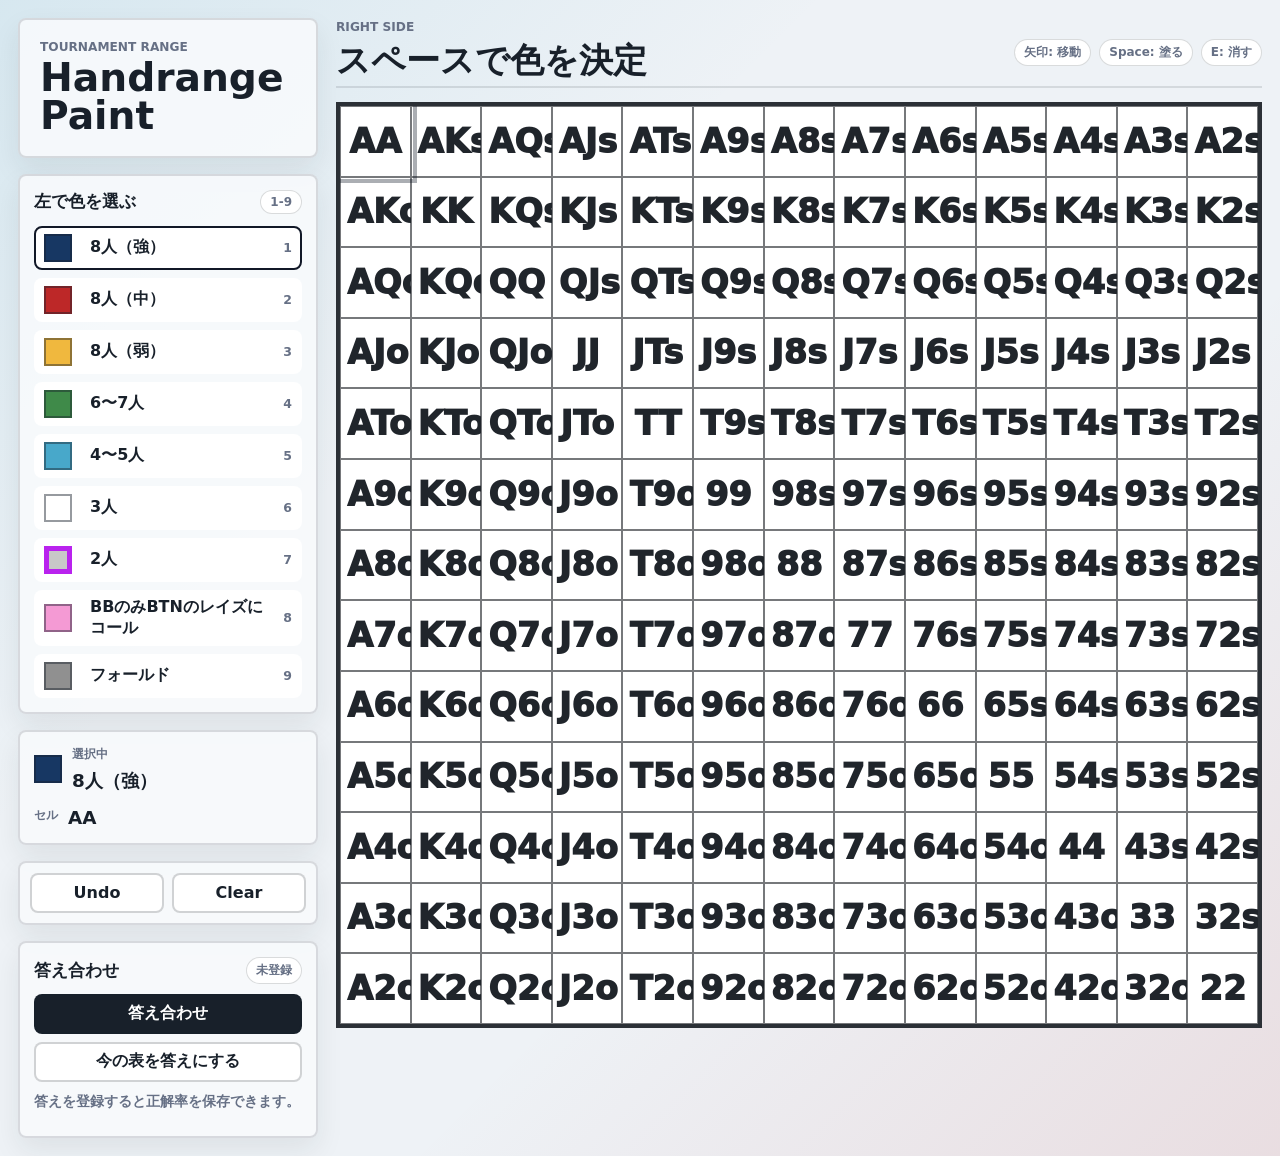
==== index.html @ 427156d9 "Create handrange paint site" ====
<!doctype html>
<html lang="ja">
  <head>
    <meta charset="utf-8">
    <meta name="viewport" content="width=device-width, initial-scale=1">
    <title>Handrange Paint</title>
    <link rel="stylesheet" href="styles.css">
  </head>
  <body>
    <main class="app-shell">
      <aside class="toolbar" aria-label="色選択">
        <div class="brand-block">
          <p class="eyebrow">Tournament Range</p>
          <h1>Handrange Paint</h1>
        </div>

        <section class="palette-panel" aria-labelledby="palette-title">
          <div class="panel-title-row">
            <h2 id="palette-title">左で色を選ぶ</h2>
            <span class="shortcut">1-9</span>
          </div>
          <div id="palette" class="palette" role="listbox" aria-label="レンジ色"></div>
        </section>

        <section class="status-panel" aria-live="polite">
          <div class="current-color">
            <span id="currentSwatch" class="status-swatch"></span>
            <div>
              <span class="caption">選択中</span>
              <strong id="currentLabel">8人（強）</strong>
            </div>
          </div>
          <div class="current-hand">
            <span class="caption">セル</span>
            <strong id="activeHand">AA</strong>
          </div>
        </section>

        <section class="actions" aria-label="操作">
          <button id="undoButton" type="button">Undo</button>
          <button id="clearButton" type="button">Clear</button>
        </section>

        <section class="quiz-panel" aria-labelledby="quiz-title">
          <div class="panel-title-row">
            <h2 id="quiz-title">答え合わせ</h2>
            <span id="answerStatus" class="shortcut">未登録</span>
          </div>
          <div class="quiz-actions">
            <button id="checkButton" type="button">答え合わせ</button>
            <button id="saveAnswerButton" type="button">今の表を答えにする</button>
          </div>
          <p id="scoreText" class="score-text">答えを登録すると正解率を保存できます。</p>
          <ol id="resultHistory" class="result-history" aria-label="答え合わせ履歴"></ol>
        </section>
      </aside>

      <section class="range-area" aria-label="ハンドレンジ表">
        <div class="range-topbar">
          <div>
            <p class="eyebrow">Right Side</p>
            <h2>スペースで色を決定</h2>
          </div>
          <div class="key-hints" aria-label="キーボード操作">
            <span>矢印: 移動</span>
            <span>Space: 塗る</span>
            <span>E: 消す</span>
          </div>
        </div>
        <div id="rangeGrid" class="range-grid" role="grid" aria-label="ポーカーハンドレンジ"></div>
      </section>
    </main>

    <script src="script.js"></script>
  </body>
</html>
---- styles.css ----
:root {
  color-scheme: light;
  --bg: #eef2f6;
  --panel: #f8fafc;
  --ink: #18202a;
  --muted: #667085;
  --line: #45515d;
  --focus: #111827;
  --blue-dark: #173763;
  --red: #bd2828;
  --yellow: #f0b83e;
  --green: #3f8a49;
  --cyan: #48a8ca;
  --white: #ffffff;
  --purple: #b922ee;
  --pink: #f49ad4;
  --gray: #909090;
}

* {
  box-sizing: border-box;
}

html,
body {
  min-height: 100%;
}

body {
  margin: 0;
  background:
    linear-gradient(135deg, rgba(72, 168, 202, 0.14), transparent 34%),
    linear-gradient(315deg, rgba(189, 40, 40, 0.10), transparent 36%),
    var(--bg);
  color: var(--ink);
  font-family: "Inter", "Segoe UI", system-ui, -apple-system, sans-serif;
}

button {
  font: inherit;
}

.app-shell {
  display: grid;
  grid-template-columns: minmax(240px, 300px) minmax(0, 1fr);
  gap: 18px;
  min-height: 100vh;
  padding: 18px;
}

.toolbar {
  display: flex;
  flex-direction: column;
  gap: 16px;
  min-width: 0;
}

.brand-block,
.palette-panel,
.status-panel,
.actions,
.quiz-panel {
  border: 2px solid rgba(24, 32, 42, 0.14);
  border-radius: 8px;
  background: rgba(248, 250, 252, 0.9);
  box-shadow: 0 12px 28px rgba(24, 32, 42, 0.08);
}

.brand-block {
  padding: 20px;
}

.eyebrow,
.caption {
  display: block;
  margin: 0 0 5px;
  color: var(--muted);
  font-size: 0.76rem;
  font-weight: 800;
  letter-spacing: 0;
  text-transform: uppercase;
}

h1,
h2 {
  margin: 0;
  letter-spacing: 0;
}

h1 {
  font-size: clamp(1.75rem, 7vw, 2.45rem);
  line-height: 0.98;
}

h2 {
  font-size: 1.05rem;
}

.palette-panel,
.status-panel,
.quiz-panel {
  padding: 14px;
}

.panel-title-row,
.range-topbar {
  display: flex;
  align-items: center;
  justify-content: space-between;
  gap: 12px;
}

.shortcut,
.key-hints span {
  border: 1px solid rgba(24, 32, 42, 0.16);
  border-radius: 999px;
  padding: 4px 9px;
  color: var(--muted);
  background: #fff;
  font-size: 0.75rem;
  font-weight: 800;
  white-space: nowrap;
}

.palette {
  display: grid;
  gap: 8px;
  margin-top: 12px;
}

.palette-option {
  display: grid;
  grid-template-columns: 36px 1fr auto;
  align-items: center;
  gap: 10px;
  width: 100%;
  min-height: 44px;
  border: 2px solid transparent;
  border-radius: 8px;
  padding: 5px 8px;
  background: #fff;
  color: var(--ink);
  cursor: pointer;
  text-align: left;
}

.palette-option:hover,
.palette-option.is-selected {
  border-color: var(--focus);
}

.swatch,
.status-swatch {
  display: inline-block;
  width: 28px;
  height: 28px;
  border: 2px solid rgba(24, 32, 42, 0.45);
  background: var(--swatch);
}

.swatch[data-key="purple"] {
  border: 5px solid var(--purple);
  background: #c8c8c8;
}

.palette-label {
  min-width: 0;
  font-weight: 900;
}

.palette-key {
  color: var(--muted);
  font-size: 0.78rem;
  font-weight: 800;
}

.status-panel {
  display: grid;
  gap: 14px;
}

.current-color,
.current-hand {
  display: flex;
  align-items: center;
  gap: 10px;
}

.current-hand strong,
.current-color strong {
  font-size: 1.15rem;
}

.actions {
  display: grid;
  grid-template-columns: 1fr 1fr;
  gap: 8px;
  padding: 10px;
}

.actions button {
  min-height: 40px;
  border: 2px solid rgba(24, 32, 42, 0.2);
  border-radius: 8px;
  background: #fff;
  color: var(--ink);
  font-weight: 900;
  cursor: pointer;
}

.actions button:hover {
  border-color: var(--focus);
}

.quiz-panel {
  display: grid;
  gap: 10px;
}

.quiz-actions {
  display: grid;
  grid-template-columns: 1fr;
  gap: 8px;
}

.quiz-actions button {
  min-height: 40px;
  border: 2px solid rgba(24, 32, 42, 0.2);
  border-radius: 8px;
  background: #fff;
  color: var(--ink);
  font-weight: 900;
  cursor: pointer;
}

.quiz-actions button:first-child {
  background: var(--ink);
  color: #fff;
}

.quiz-actions button:hover {
  border-color: var(--focus);
}

.score-text {
  margin: 0;
  color: var(--muted);
  font-size: 0.86rem;
  font-weight: 700;
  line-height: 1.45;
}

.result-history {
  display: grid;
  gap: 6px;
  max-height: 150px;
  margin: 0;
  padding: 0;
  overflow: auto;
  list-style: none;
}

.result-history li {
  display: flex;
  justify-content: space-between;
  gap: 8px;
  border-top: 1px solid rgba(24, 32, 42, 0.12);
  padding-top: 6px;
  color: var(--muted);
  font-size: 0.78rem;
  font-weight: 800;
}

.range-area {
  display: grid;
  grid-template-rows: auto minmax(0, 1fr);
  gap: 14px;
  min-width: 0;
}

.range-topbar {
  min-height: 70px;
  border-bottom: 2px solid rgba(24, 32, 42, 0.12);
}

.range-topbar h2 {
  font-size: clamp(1.4rem, 3vw, 2.1rem);
}

.key-hints {
  display: flex;
  flex-wrap: wrap;
  justify-content: flex-end;
  gap: 8px;
}

.range-grid {
  display: grid;
  grid-template-columns: repeat(13, minmax(48px, 1fr));
  grid-auto-rows: minmax(48px, 1fr);
  width: 100%;
  max-width: min(100%, 1040px);
  aspect-ratio: 1 / 1;
  border: 4px solid #2b3036;
  background: #2b3036;
  overflow: hidden;
  touch-action: none;
}

.cell {
  position: relative;
  display: grid;
  place-items: center;
  min-width: 0;
  border: 1px solid rgba(20, 24, 28, 0.58);
  background: var(--cell-bg, #fff);
  color: var(--cell-ink, #20252b);
  font-size: clamp(1rem, 3vw, 2.1rem);
  font-weight: 950;
  line-height: 1;
  letter-spacing: 0;
  user-select: none;
  cursor: crosshair;
}

.cell[data-color="blueDark"],
.cell[data-color="red"] {
  --cell-ink: #fff;
}

.cell[data-color="purple"] {
  --cell-bg: #9b9b9b;
}

.cell[data-color="purple"]::after {
  position: absolute;
  inset: 6px;
  border: clamp(3px, 0.55vw, 6px) solid var(--purple);
  content: "";
  pointer-events: none;
}

.cell.is-active {
  z-index: 1;
  outline: 4px solid var(--focus);
  outline-offset: -4px;
}

.cell:focus-visible,
.palette-option:focus-visible,
.actions button:focus-visible {
  outline: 4px solid rgba(17, 24, 39, 0.35);
  outline-offset: 2px;
}

@media (max-width: 880px) {
  .app-shell {
    grid-template-columns: 1fr;
    padding: 12px;
  }

  .toolbar {
    display: grid;
    grid-template-columns: 1fr;
  }

  .palette {
    grid-template-columns: repeat(2, minmax(0, 1fr));
  }

  .palette-option {
    grid-template-columns: 30px 1fr auto;
  }

  .range-topbar {
    align-items: flex-start;
    flex-direction: column;
    padding-bottom: 12px;
  }

  .key-hints {
    justify-content: flex-start;
  }

  .range-grid {
    grid-template-columns: repeat(13, minmax(25px, 1fr));
    grid-auto-rows: minmax(25px, 1fr);
  }

  .cell {
    font-size: clamp(0.72rem, 5vw, 1.55rem);
  }
}

@media (max-width: 520px) {
  .palette {
    grid-template-columns: 1fr;
  }

  .range-grid {
    border-width: 3px;
  }

  .cell[data-color="purple"]::after {
    inset: 3px;
  }
}
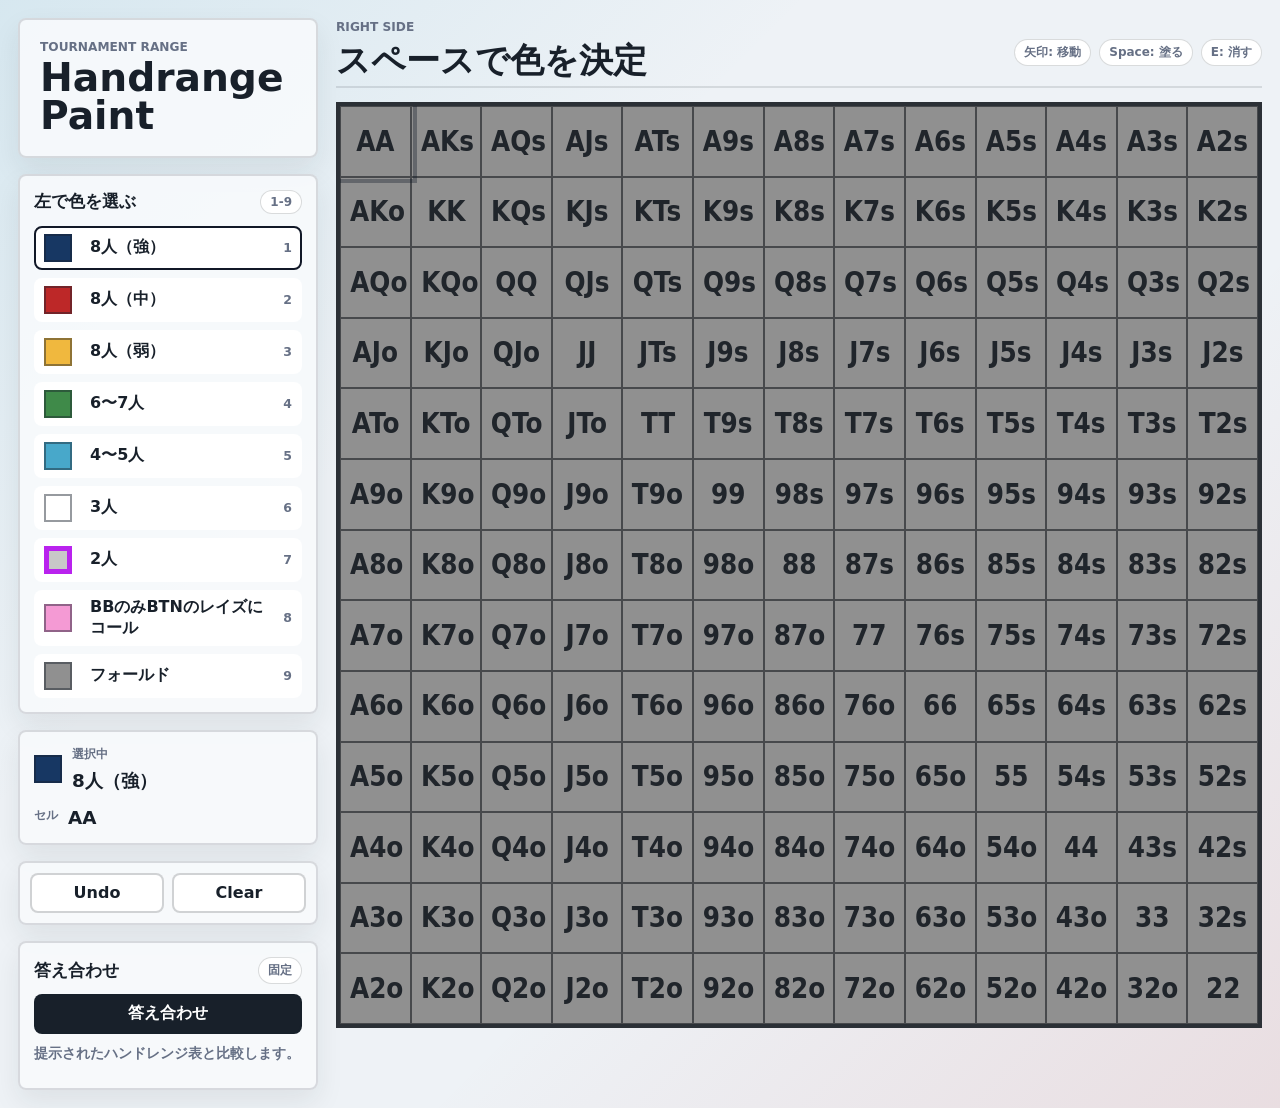
==== commit ebaa9af8: "Use fixed handrange answer key" ====
--- a/index.html
+++ b/index.html
@@ -44,13 +44,12 @@
         <section class="quiz-panel" aria-labelledby="quiz-title">
           <div class="panel-title-row">
             <h2 id="quiz-title">答え合わせ</h2>
-            <span id="answerStatus" class="shortcut">未登録</span>
+            <span id="answerStatus" class="shortcut">固定</span>
           </div>
           <div class="quiz-actions">
             <button id="checkButton" type="button">答え合わせ</button>
-            <button id="saveAnswerButton" type="button">今の表を答えにする</button>
           </div>
-          <p id="scoreText" class="score-text">答えを登録すると正解率を保存できます。</p>
+          <p id="scoreText" class="score-text">提示されたハンドレンジ表と比較します。</p>
           <ol id="resultHistory" class="result-history" aria-label="答え合わせ履歴"></ol>
         </section>
       </aside>
--- a/styles.css
+++ b/styles.css
@@ -315,12 +315,20 @@
   border: 1px solid rgba(20, 24, 28, 0.58);
   background: var(--cell-bg, #fff);
   color: var(--cell-ink, #20252b);
-  font-size: clamp(1rem, 3vw, 2.1rem);
-  font-weight: 950;
+  font-size: clamp(0.92rem, 2.45vw, 1.72rem);
+  font-weight: 900;
   line-height: 1;
   letter-spacing: 0;
+  white-space: nowrap;
   user-select: none;
   cursor: crosshair;
+}
+
+.cell-label {
+  display: inline-block;
+  max-width: 100%;
+  transform: scaleX(0.9);
+  transform-origin: center;
 }
 
 .cell[data-color="blueDark"],
@@ -346,6 +354,14 @@
   outline-offset: -4px;
 }
 
+.cell[data-result="wrong"] {
+  box-shadow: inset 0 0 0 4px #ff4d6d;
+}
+
+.cell[data-result="correct"] {
+  box-shadow: inset 0 0 0 3px rgba(22, 163, 74, 0.45);
+}
+
 .cell:focus-visible,
 .palette-option:focus-visible,
 .actions button:focus-visible {
@@ -388,7 +404,7 @@
   }
 
   .cell {
-    font-size: clamp(0.72rem, 5vw, 1.55rem);
+    font-size: clamp(0.66rem, 4.3vw, 1.22rem);
   }
 }
 
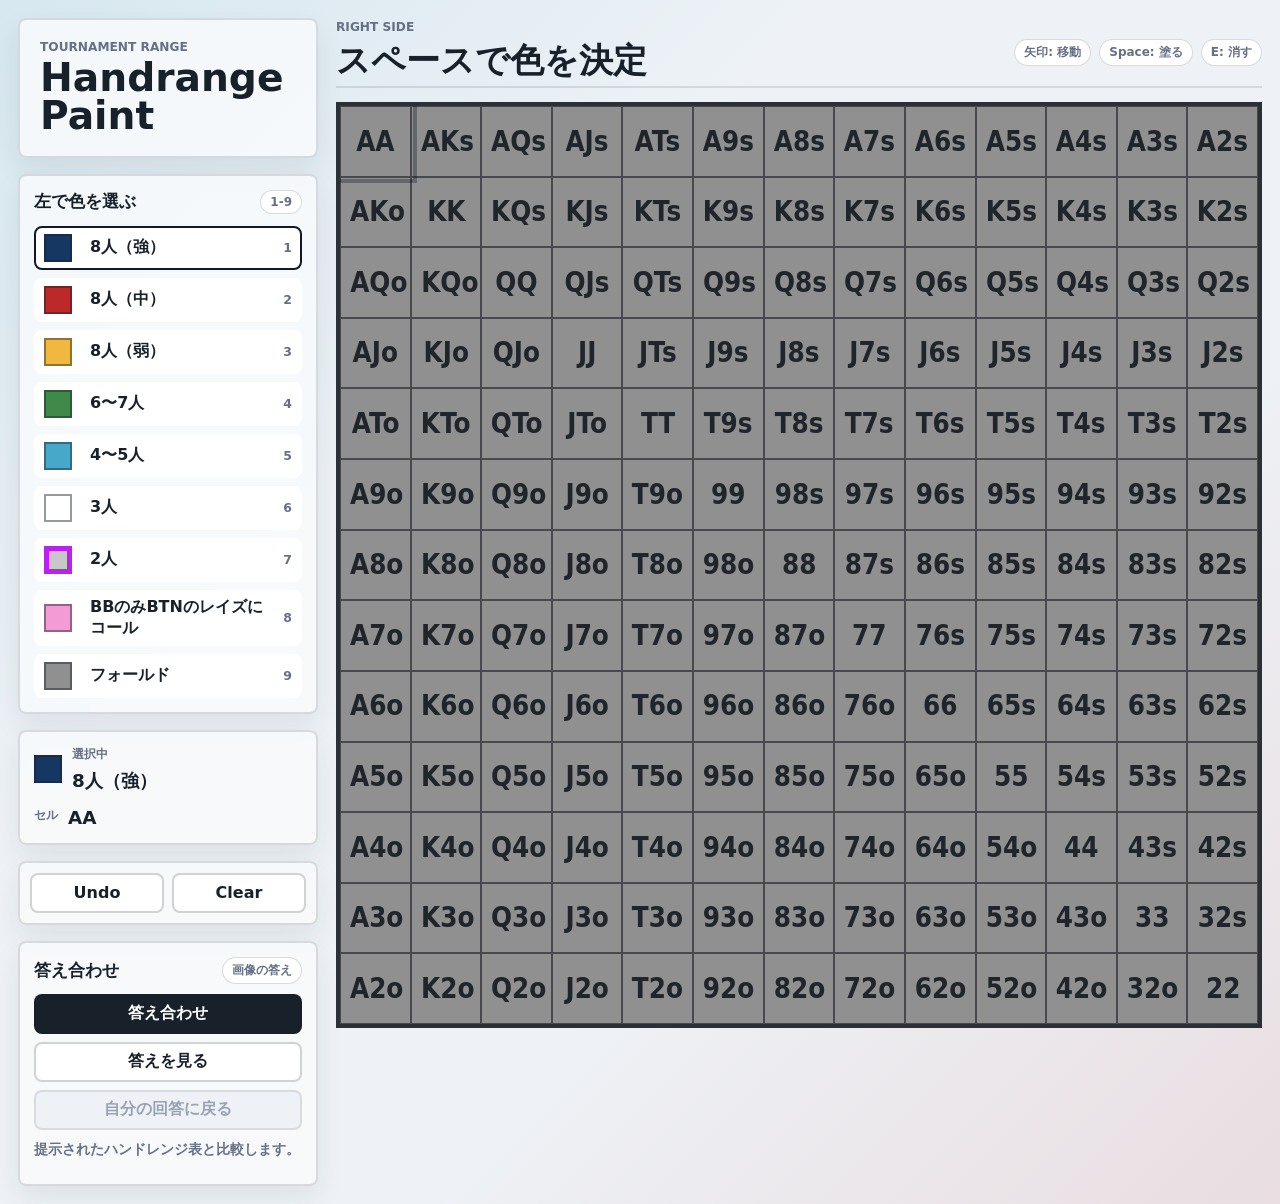
==== commit 634ab53f: "Add fixed answer reveal mode" ====
--- a/index.html
+++ b/index.html
@@ -44,10 +44,12 @@
         <section class="quiz-panel" aria-labelledby="quiz-title">
           <div class="panel-title-row">
             <h2 id="quiz-title">答え合わせ</h2>
-            <span id="answerStatus" class="shortcut">固定</span>
+            <span id="answerStatus" class="shortcut">画像の答え</span>
           </div>
           <div class="quiz-actions">
             <button id="checkButton" type="button">答え合わせ</button>
+            <button id="showAnswerButton" type="button">答えを見る</button>
+            <button id="returnPracticeButton" type="button" disabled>自分の回答に戻る</button>
           </div>
           <p id="scoreText" class="score-text">提示されたハンドレンジ表と比較します。</p>
           <ol id="resultHistory" class="result-history" aria-label="答え合わせ履歴"></ol>
--- a/styles.css
+++ b/styles.css
@@ -238,6 +238,13 @@
   color: #fff;
 }
 
+.quiz-actions button:disabled {
+  border-color: rgba(24, 32, 42, 0.1);
+  background: #eef2f6;
+  color: #98a2b3;
+  cursor: not-allowed;
+}
+
 .quiz-actions button:hover {
   border-color: var(--focus);
 }
@@ -362,6 +369,10 @@
   box-shadow: inset 0 0 0 3px rgba(22, 163, 74, 0.45);
 }
 
+.range-grid.is-answer-mode .cell {
+  cursor: default;
+}
+
 .cell:focus-visible,
 .palette-option:focus-visible,
 .actions button:focus-visible {
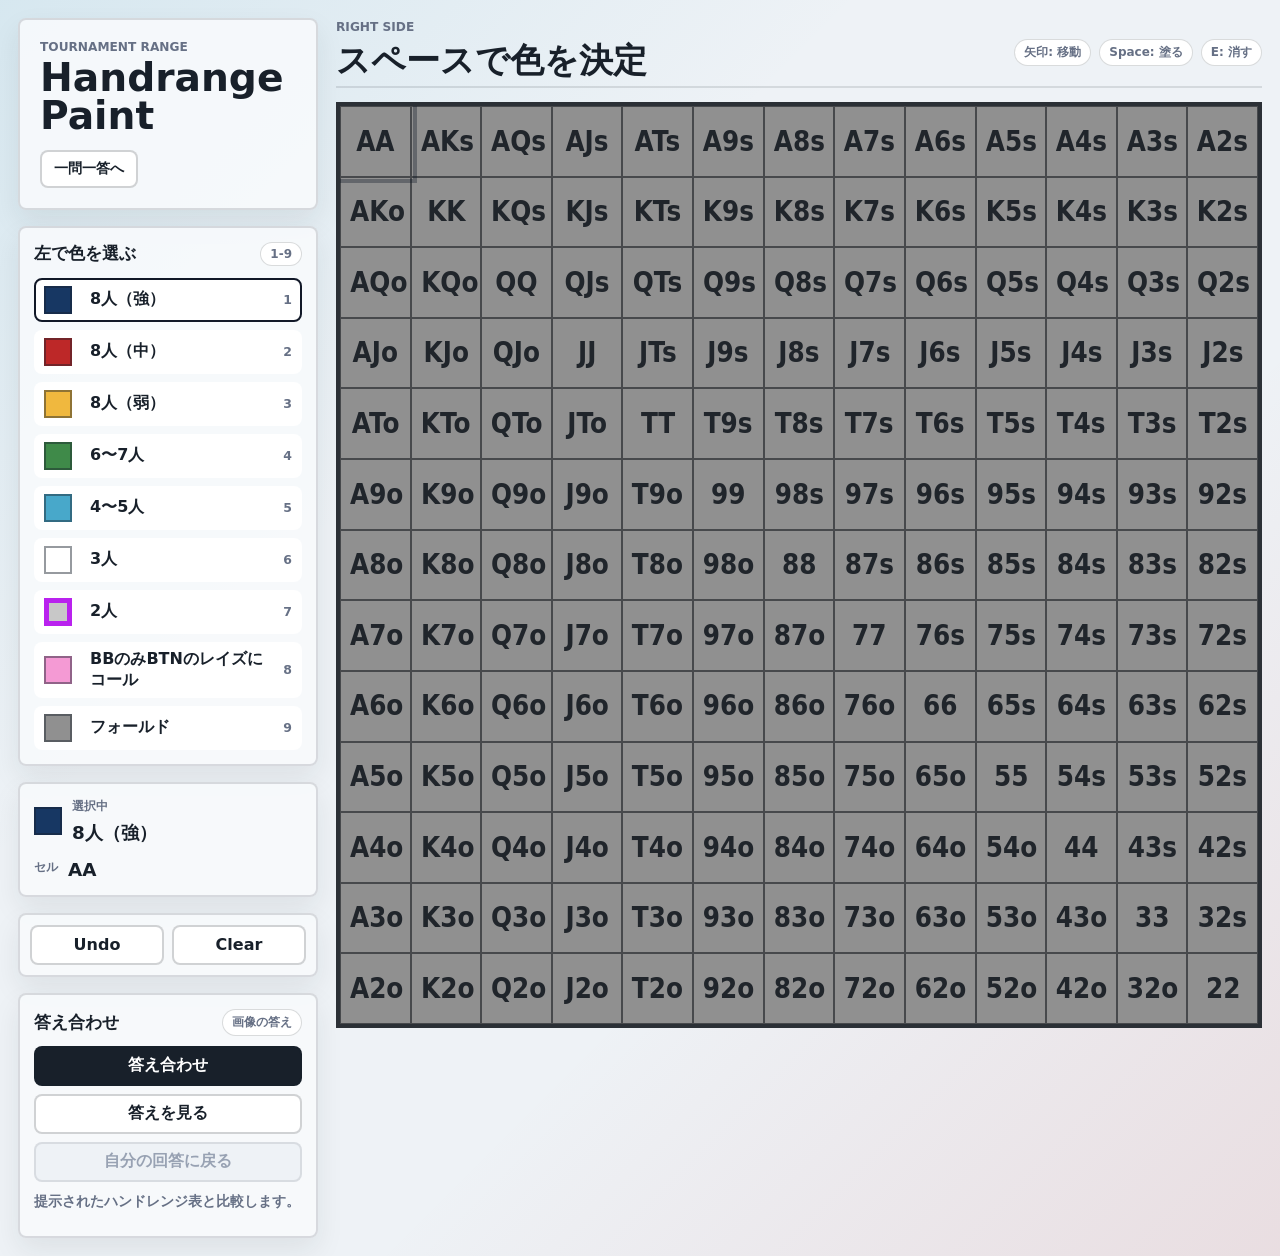
==== commit cc028c7a: "Add twenty question quiz page" ====
--- a/index.html
+++ b/index.html
@@ -12,6 +12,7 @@
         <div class="brand-block">
           <p class="eyebrow">Tournament Range</p>
           <h1>Handrange Paint</h1>
+          <a class="mode-link" href="quiz.html">一問一答へ</a>
         </div>
 
         <section class="palette-panel" aria-labelledby="palette-title">
--- a/styles.css
+++ b/styles.css
@@ -70,6 +70,26 @@
   padding: 20px;
 }
 
+.mode-link {
+  display: inline-flex;
+  align-items: center;
+  justify-content: center;
+  min-height: 38px;
+  margin-top: 14px;
+  border: 2px solid rgba(24, 32, 42, 0.2);
+  border-radius: 8px;
+  padding: 0 12px;
+  background: #fff;
+  color: var(--ink);
+  font-size: 0.9rem;
+  font-weight: 900;
+  text-decoration: none;
+}
+
+.mode-link:hover {
+  border-color: var(--focus);
+}
+
 .eyebrow,
 .caption {
   display: block;
@@ -373,6 +393,140 @@
   cursor: default;
 }
 
+.quiz-shell {
+  display: grid;
+  grid-template-columns: minmax(240px, 300px) minmax(0, 720px);
+  justify-content: center;
+  gap: 18px;
+  min-height: 100vh;
+  padding: 18px;
+}
+
+.flashcard-area {
+  display: grid;
+  align-content: start;
+  gap: 14px;
+}
+
+.flashcard {
+  display: grid;
+  place-items: center;
+  min-height: 220px;
+  border: 4px solid #2b3036;
+  border-radius: 8px;
+  background: #fff;
+  box-shadow: 0 12px 28px rgba(24, 32, 42, 0.08);
+}
+
+.quiz-hand {
+  font-size: clamp(4rem, 15vw, 8rem);
+  font-weight: 950;
+  line-height: 1;
+}
+
+.quiz-answer-grid {
+  display: grid;
+  grid-template-columns: repeat(3, minmax(0, 1fr));
+  gap: 10px;
+}
+
+.quiz-answer {
+  display: grid;
+  grid-template-columns: 28px 1fr;
+  align-items: center;
+  gap: 8px;
+  min-height: 54px;
+  border: 2px solid rgba(24, 32, 42, 0.2);
+  border-radius: 8px;
+  padding: 8px;
+  background: #fff;
+  color: var(--ink);
+  cursor: pointer;
+  font-weight: 900;
+  text-align: left;
+}
+
+.quiz-answer:hover,
+.quiz-answer:focus-visible {
+  border-color: var(--focus);
+}
+
+.quiz-answer.is-correct {
+  border-color: #15803d;
+  box-shadow: inset 0 0 0 2px rgba(22, 163, 74, 0.25);
+}
+
+.quiz-answer.is-wrong {
+  border-color: #e11d48;
+  box-shadow: inset 0 0 0 2px rgba(225, 29, 72, 0.22);
+}
+
+.quiz-answer:disabled {
+  cursor: default;
+}
+
+.quiz-controls {
+  display: grid;
+  grid-template-columns: 1fr 1fr;
+  gap: 10px;
+}
+
+.quiz-controls button,
+.primary-button {
+  min-height: 44px;
+  border: 2px solid rgba(24, 32, 42, 0.2);
+  border-radius: 8px;
+  background: #fff;
+  color: var(--ink);
+  cursor: pointer;
+  font-weight: 900;
+}
+
+.primary-button {
+  background: var(--ink);
+  color: #fff;
+}
+
+.quiz-feedback {
+  min-height: 28px;
+  color: var(--muted);
+  font-weight: 800;
+}
+
+.quiz-summary {
+  display: none;
+  border: 2px solid rgba(24, 32, 42, 0.14);
+  border-radius: 8px;
+  padding: 16px;
+  background: rgba(248, 250, 252, 0.94);
+}
+
+.quiz-summary.is-visible {
+  display: grid;
+  gap: 12px;
+}
+
+.review-list {
+  display: grid;
+  gap: 6px;
+  max-height: 260px;
+  margin: 0;
+  padding: 0;
+  overflow: auto;
+  list-style: none;
+}
+
+.review-list li {
+  display: grid;
+  grid-template-columns: 64px 1fr;
+  gap: 10px;
+  border-top: 1px solid rgba(24, 32, 42, 0.12);
+  padding-top: 6px;
+  color: var(--muted);
+  font-size: 0.88rem;
+  font-weight: 800;
+}
+
 .cell:focus-visible,
 .palette-option:focus-visible,
 .actions button:focus-visible {
@@ -386,6 +540,11 @@
     padding: 12px;
   }
 
+  .quiz-shell {
+    grid-template-columns: 1fr;
+    padding: 12px;
+  }
+
   .toolbar {
     display: grid;
     grid-template-columns: 1fr;
@@ -417,6 +576,10 @@
   .cell {
     font-size: clamp(0.66rem, 4.3vw, 1.22rem);
   }
+
+  .quiz-answer-grid {
+    grid-template-columns: 1fr;
+  }
 }
 
 @media (max-width: 520px) {
